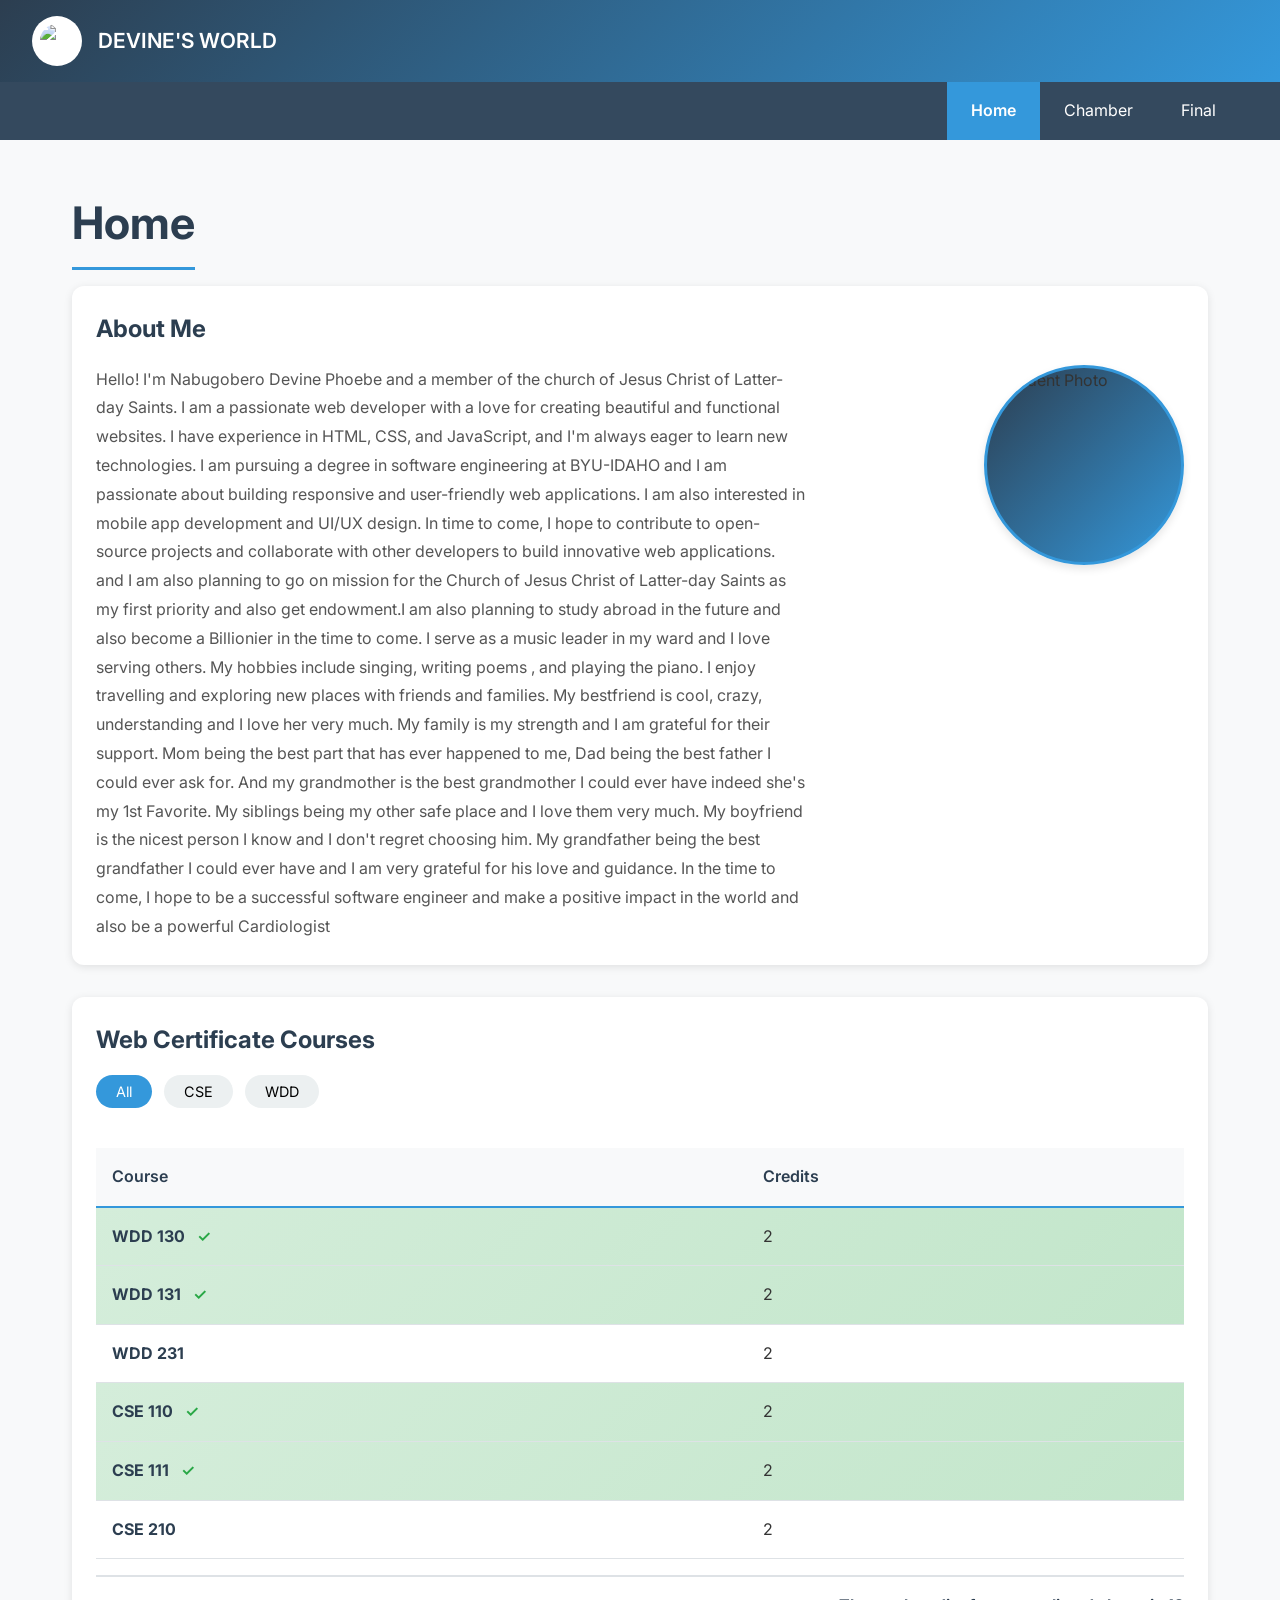
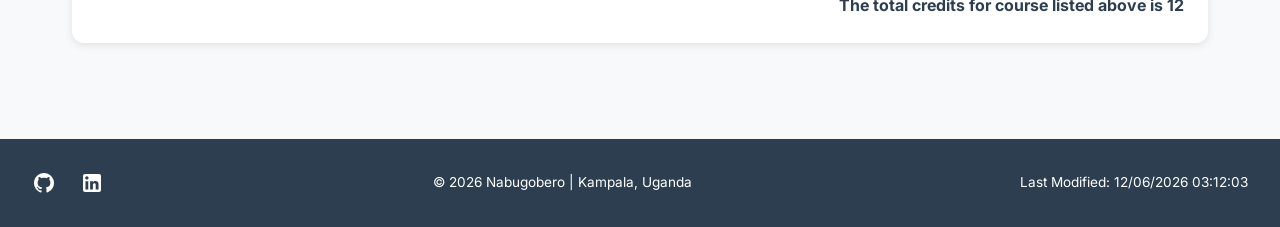
==== index.html @ c131f131 "DEVINE" ====
<!DOCTYPE html>
<html lang="en">
<head>
    <meta charset="UTF-8">
    <meta name="viewport" content="width=device-width, initial-scale=1.0">
    <meta name="description" content="WDD 231 - Web Frontend Development I course home page">
    <meta name="author" content="Nabugobero Devine Phoebe">
    <title>WDD 231 | Course Home Page</title>
    
    <!-- Google Fonts -->
    <link href="https://fonts.googleapis.com/css2?family=Inter:wght@300;400;500;600;700&display=swap" rel="stylesheet">
    
    <!-- CSS Files -->
    <link rel="stylesheet" href="styles/small.css">
    <link rel="stylesheet" href="styles/large.css">
    
    <!-- JavaScript Files -->
    <script src="scripts/navigation.js" defer></script>
    <script src="scripts/dates.js" defer></script>
    <script src="scripts/courses.js" defer></script>
</head>
<body>
    <header>
        <div class="logo-container">
            <img src="images/logo.svg" alt="Logo" class="logo">
            <span class="site-name">DEVINE'S WORLD</span>
        </div>
        <button class="hamburger" id="hamburger" aria-label="Toggle navigation">☰</button>
    </header>

    <nav class="nav-menu" id="nav-menu">
        <ul>
            <li><a href="index.html" class="active">Home</a></li>
            <li><a href="#">Chamber</a></li>
            <li><a href="#">Final</a></li>
        </ul>
    </nav>

    <main>
        <h1>Home</h1>

        <!-- About Me Section -->
        <section class="about-section">
            <h2>About Me</h2>
            <div class="about-content">
                <div class="about-text">
                    <p>Hello! I'm Nabugobero Devine Phoebe and a member of the church of Jesus Christ of Latter-day Saints.
I am a passionate web developer with a love for creating beautiful and functional websites. I have experience in HTML, CSS, and JavaScript, and I'm always eager to learn new technologies.
I am pursuing a degree in software engineering at BYU-IDAHO and I am passionate about building responsive and user-friendly web applications.
I am also interested in mobile app development and UI/UX design.
In time to come, I hope to contribute to open-source projects and collaborate with other developers to build innovative web applications.
and I am also planning to go on mission for the Church of Jesus Christ of Latter-day Saints as my first priority and also get
endowment.I am also planning to study abroad in the future and also become a Billionier in the time to come.
I serve as a music leader in my ward and I love serving others.
My hobbies include singing, writing poems , and playing the piano.
I enjoy travelling and exploring new places with friends and families.
My bestfriend is cool, crazy, understanding and I love her very much.
My family is my strength and I am grateful for their support.
Mom being the best part that has ever happened to me, Dad being the best father I could ever ask for.
And my grandmother is the best grandmother I could ever have indeed she's my 1st Favorite.
My siblings being my other safe place and I love them very much.
My boyfriend is the nicest person I know and I don't regret choosing him.
My grandfather being the best grandfather I could ever have and I am very grateful for his love and guidance.
In the time to come, I hope to be a successful software engineer and make a positive impact in the world and also be 
a powerful Cardiologist</p>
                </div>
                <div class="student-photo-container">
                    <img src="https://placehold.co/150x150/3498db/white?text=Student" alt="Student Photo" class="student-photo">
                </div>
            </div>
        </section>

        <!-- Web Certificate Courses Section -->
        <section class="courses-section">
            <h2>Web Certificate Courses</h2>
            
            <div class="filter-buttons">
                <button class="filter-btn active" data-filter="all">All</button>
                <button class="filter-btn" data-filter="CSE">CSE</button>
                <button class="filter-btn" data-filter="WDD">WDD</button>
            </div>

            <div class="courses-table-container">
                <table class="courses-table">
                    <thead>
                        <tr>
                            <th>Course</th>
                            <th>Credits</th>
                        </tr>
                    </thead>
                    <tbody id="courses-table-body">
                        <!-- Course rows will be inserted here dynamically -->
                    </tbody>
                </table>
            </div>

            <div class="total-credits" id="total-credits">
                The total credits for course listed above is 0
            </div>
        </section>
    </main>

    <footer>
        <div class="social-links">
            <a href="https://github.com/devinephoebe433-eng" target="_blank" aria-label="GitHub">
                <svg width="24" height="24" viewBox="0 0 24 24" fill="currentColor">
                    <path d="M12 2C6.48 2 2 6.48 2 12c0 4.42 2.87 8.17 6.84 9.49.5.09.68-.21.68-.48 0-.24-.01-.88-.01-1.73-2.78.6-3.37-1.34-3.37-1.34-.46-1.16-1.11-1.47-1.11-1.47-.91-.62.07-.61.07-.61 1 .07 1.53 1.03 1.53 1.03.89 1.52 2.34 1.08 2.91.83.09-.65.35-1.09.63-1.34-2.22-.25-4.55-1.11-4.55-4.94 0-1.09.39-1.98 1.03-2.68-.1-.25-.45-1.27.1-2.64 0 0 .84-.27 2.75 1.02.8-.22 1.65-.33 2.5-.33.85 0 1.7.11 2.5.33 1.91-1.29 2.75-1.02 2.75-1.02.55 1.37.2 2.39.1 2.64.64.7 1.03 1.59 1.03 2.68 0 3.84-2.34 4.69-4.57 4.94.36.31.68.92.68 1.85 0 1.34-.01 2.42-.01 2.75 0 .27.18.58.69.48C19.13 20.17 22 16.42 22 12c0-5.52-4.48-10-10-10z"/>
                </svg>
            </a>
            <a href="https://linkedin.com/in/phoebe-devine-5250a5366" target="_blank" aria-label="LinkedIn">
                <svg width="24" height="24" viewBox="0 0 24 24" fill="currentColor">
                    <path d="M19 3a2 2 0 0 1 2 2v14a2 2 0 0 1-2 2H5a2 2 0 0 1-2-2V5a2 2 0 0 1 2-2h14m-.5 15.5v-5.3a3.26 3.26 0 0 0-3.26-3.26c-.85 0-1.84.52-2.32 1.3v-1.11h-2.79v8.37h2.79v-4.93c0-.77.62-1.4 1.39-1.4a1.4 1.4 0 0 1 1.4 1.4v4.93h2.79M6.88 8.56a1.68 1.68 0 0 0 1.68-1.68c0-.93-.75-1.69-1.68-1.69a1.69 1.69 0 0 0-1.69 1.69c0 .93.76 1.68 1.69 1.68m1.39 9.94v-8.37H5.5v8.37h2.77z"/>
                </svg>
            </a>
        </div>
        <div class="copyright-info">
            <p>&copy; <span id="current-year"></span> Nabugobero | Kampala, Uganda</p>
        </div>
        <div class="last-modified">
            <p>Last Modified: <span id="lastModified"></span></p>
        </div>
    </footer>
</body>
</html>
---- styles/small.css ----
/* Base Styles */
* {
    margin: 0;
    padding: 0;
    box-sizing: border-box;
}

body {
    font-family: 'Inter', sans-serif;
    line-height: 1.6;
    color: #333;
    background-color: #f8f9fa;
}

/* Header Styles */
header {
    background: linear-gradient(135deg, #2c3e50, #3498db);
    color: white;
    padding: 1rem;
    display: flex;
    justify-content: space-between;
    align-items: center;
    flex-wrap: wrap;
    position: sticky;
    top: 0;
    z-index: 100;
}

.logo-container {
    display: flex;
    align-items: center;
    gap: 1rem;
}

.logo {
    width: 50px;
    height: 50px;
    background-color: white;
    border-radius: 50%;
    padding: 8px;
}

.site-name {
    font-size: 1.3rem;
    font-weight: 600;
}

.hamburger {
    background: none;
    border: none;
    color: white;
    font-size: 2rem;
    cursor: pointer;
    transition: transform 0.3s ease;
}

.hamburger:hover {
    transform: scale(1.1);
}

/* Navigation Styles */
.nav-menu {
    background-color: #34495e;
    max-height: 0;
    overflow: hidden;
    transition: max-height 0.3s ease;
}

.nav-menu.open {
    max-height: 300px;
}

.nav-menu ul {
    list-style: none;
    padding: 0;
}

.nav-menu li {
    border-bottom: 1px solid #3d5a73;
}

.nav-menu a {
    display: block;
    padding: 1rem;
    color: white;
    text-decoration: none;
    transition: background-color 0.3s ease, padding-left 0.3s ease;
}

.nav-menu a:hover {
    background-color: #2c3e50;
    padding-left: 1.5rem;
}

.nav-menu a.active {
    background-color: #3498db;
    font-weight: 600;
}

/* Main Content */
main {
    max-width: 1200px;
    margin: 0 auto;
    padding: 1rem;
}

h1 {
    font-size: 2rem;
    color: #2c3e50;
    margin: 1rem 0;
    padding-bottom: 0.5rem;
    border-bottom: 3px solid #3498db;
    display: inline-block;
}

h2 {
    color: #2c3e50;
    margin-bottom: 1rem;
    font-size: 1.5rem;
}

/* About Section - Screenshot Layout */
.about-section {
    background: white;
    border-radius: 12px;
    padding: 1.5rem;
    margin-bottom: 2rem;
    box-shadow: 0 2px 8px rgba(0,0,0,0.1);
}

.about-content {
    display: flex;
    flex-direction: column;
    gap: 1.5rem;
}

.about-text {
    flex: 2;
    line-height: 1.8;
    color: #555;
}

.student-photo-container {
    flex: 1;
    display: flex;
    justify-content: center;
    align-items: flex-start;
}

.student-photo {
    width: 150px;
    height: 150px;
    border-radius: 50%;
    object-fit: cover;
    background: linear-gradient(135deg, #2c3e50, #3498db);
    border: 3px solid #3498db;
    box-shadow: 0 4px 8px rgba(0,0,0,0.1);
}

/* Courses Section */
.courses-section {
    background: white;
    border-radius: 12px;
    padding: 1.5rem;
    margin-bottom: 2rem;
    box-shadow: 0 2px 8px rgba(0,0,0,0.1);
}

/* Filter Buttons */
.filter-buttons {
    display: flex;
    gap: 0.75rem;
    margin-bottom: 1.5rem;
    flex-wrap: wrap;
}

.filter-btn {
    background-color: #ecf0f1;
    border: none;
    padding: 0.5rem 1.25rem;
    border-radius: 25px;
    cursor: pointer;
    font-family: 'Inter', sans-serif;
    font-size: 0.9rem;
    transition: all 0.3s ease;
}

.filter-btn:hover {
    background-color: #bdc3c7;
    transform: translateY(-2px);
}

.filter-btn.active {
    background-color: #3498db;
    color: white;
}

/* Courses Table */
.courses-table-container {
    overflow-x: auto;
}

.courses-table {
    width: 100%;
    border-collapse: collapse;
    margin: 1rem 0;
}

.courses-table th,
.courses-table td {
    padding: 0.75rem;
    text-align: left;
    border-bottom: 1px solid #dee2e6;
}

.courses-table th {
    background-color: #f8f9fa;
    font-weight: 600;
    color: #2c3e50;
    border-bottom: 2px solid #3498db;
}

.courses-table tr {
    transition: background-color 0.2s ease;
}

.courses-table tr:hover {
    background-color: #f8f9fa;
}

.courses-table tr.completed {
    background: linear-gradient(135deg, #d4edda, #c3e6cb);
}

.course-code {
    font-weight: 700;
    color: #2c3e50;
}

.course-status {
    color: #28a745;
    font-weight: 600;
    margin-left: 0.5rem;
}

/* Total Credits */
.total-credits {
    text-align: right;
    font-weight: 700;
    font-size: 1rem;
    padding-top: 1rem;
    border-top: 2px solid #dee2e6;
    color: #2c3e50;
}

/* Footer */
footer {
    background-color: #2c3e50;
    color: white;
    text-align: center;
    padding: 2rem 1rem;
    margin-top: 2rem;
}

.social-links {
    display: flex;
    justify-content: center;
    gap: 1.5rem;
    margin-bottom: 1rem;
}

.social-links a {
    color: white;
    transition: transform 0.3s ease, color 0.3s ease;
    display: inline-flex;
    align-items: center;
}

.social-links a:hover {
    transform: scale(1.1);
    color: #3498db;
}

.copyright-info, .last-modified {
    margin-top: 0.5rem;
    font-size: 0.85rem;
}
---- styles/large.css ----
/* Large Screen Styles - 768px and up */
@media screen and (min-width: 768px) {
    /* Header adjustments */
    header {
        padding: 1rem 2rem;
    }

    .hamburger {
        display: none;
    }

    /* Horizontal Navigation */
    .nav-menu {
        max-height: none !important;
        background-color: #34495e;
    }

    .nav-menu ul {
        display: flex;
        justify-content: flex-end;
        max-width: 1200px;
        margin: 0 auto;
        padding: 0;
    }

    .nav-menu li {
        border-bottom: none;
    }

    .nav-menu a {
        padding: 1rem 1.5rem;
    }

    .nav-menu a:hover {
        padding-left: 1.5rem;
        background-color: #2c3e50;
    }

    /* Main content */
    main {
        padding: 2rem;
    }

    h1 {
        font-size: 2.5rem;
    }

    /* About Content - Side by Side Layout */
    .about-content {
        flex-direction: row;
        align-items: flex-start;
    }

    .about-text {
        flex: 2;
    }

    .student-photo-container {
        flex: 1;
        justify-content: flex-end;
    }

    .student-photo {
        width: 180px;
        height: 180px;
    }

    /* Course table */
    .courses-table th,
    .courses-table td {
        padding: 1rem;
    }

    /* Footer */
    footer {
        display: flex;
        justify-content: space-between;
        align-items: center;
        text-align: left;
        padding: 2rem;
    }

    .social-links {
        margin-bottom: 0;
    }

    .copyright-info, .last-modified {
        margin-top: 0;
    }
}

/* Large Desktop - 1024px and up */
@media screen and (min-width: 1024px) {
    main {
        padding: 2rem;
    }

    h1 {
        font-size: 2.8rem;
    }
    
    .student-photo {
        width: 200px;
        height: 200px;
    }
}
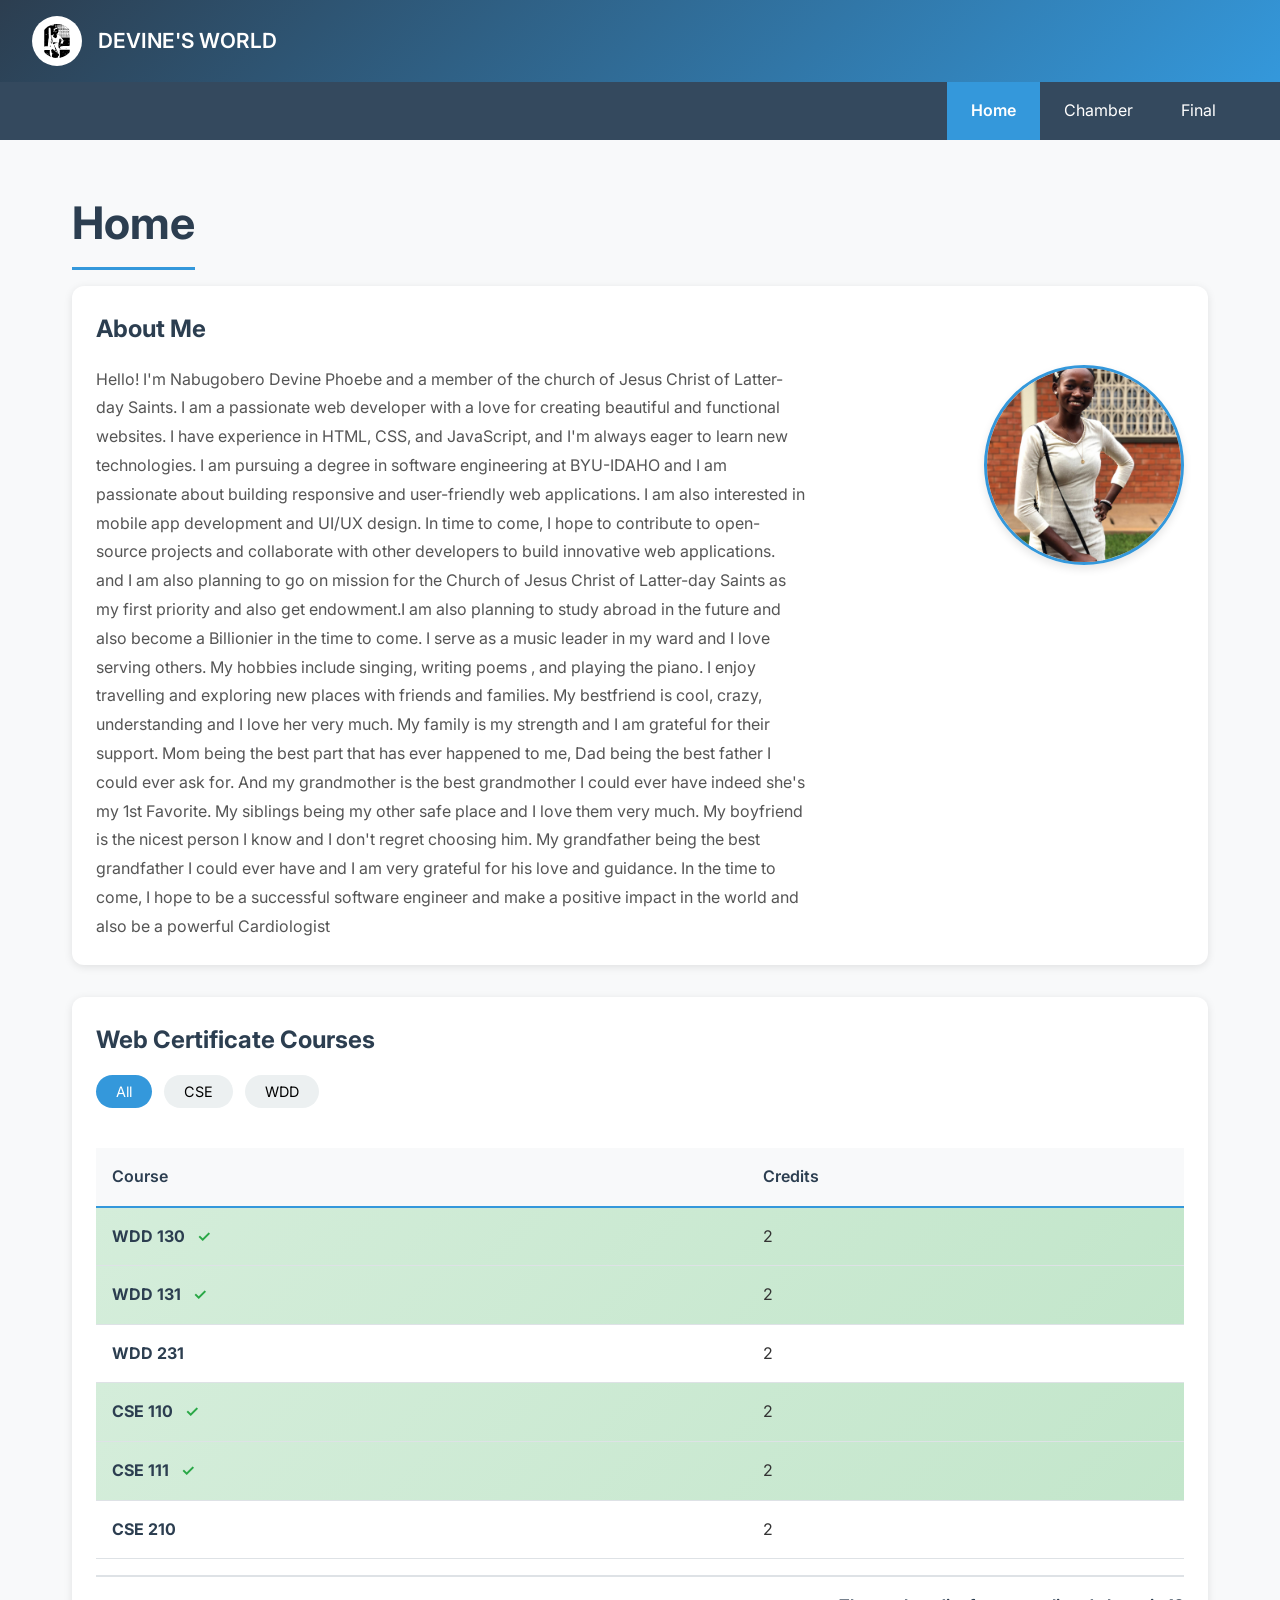
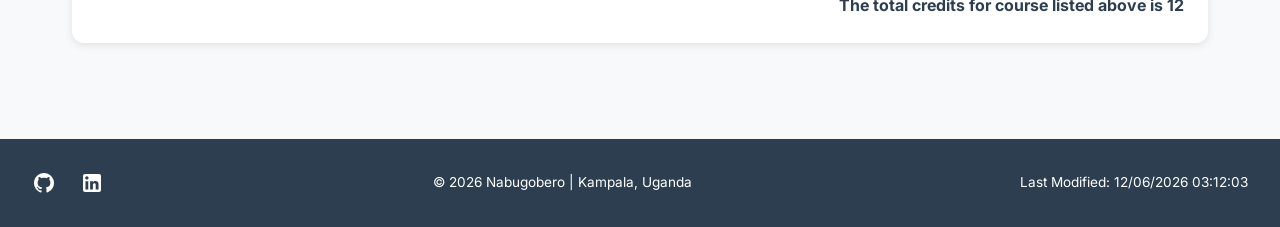
==== commit 9268c1de: "devine" ====
--- a/index.html
+++ b/index.html
@@ -22,7 +22,7 @@
 <body>
     <header>
         <div class="logo-container">
-            <img src="images/logo.svg" alt="Logo" class="logo">
+            <img src="images/devine.svg" alt="Logo" class="logo">
             <span class="site-name">DEVINE'S WORLD</span>
         </div>
         <button class="hamburger" id="hamburger" aria-label="Toggle navigation">☰</button>
@@ -65,7 +65,7 @@
 a powerful Cardiologist</p>
                 </div>
                 <div class="student-photo-container">
-                    <img src="https://placehold.co/150x150/3498db/white?text=Student" alt="Student Photo" class="student-photo">
+                    <img src="images/devine.jpg" alt="Student Photo" class="student-photo">
                 </div>
             </div>
         </section>
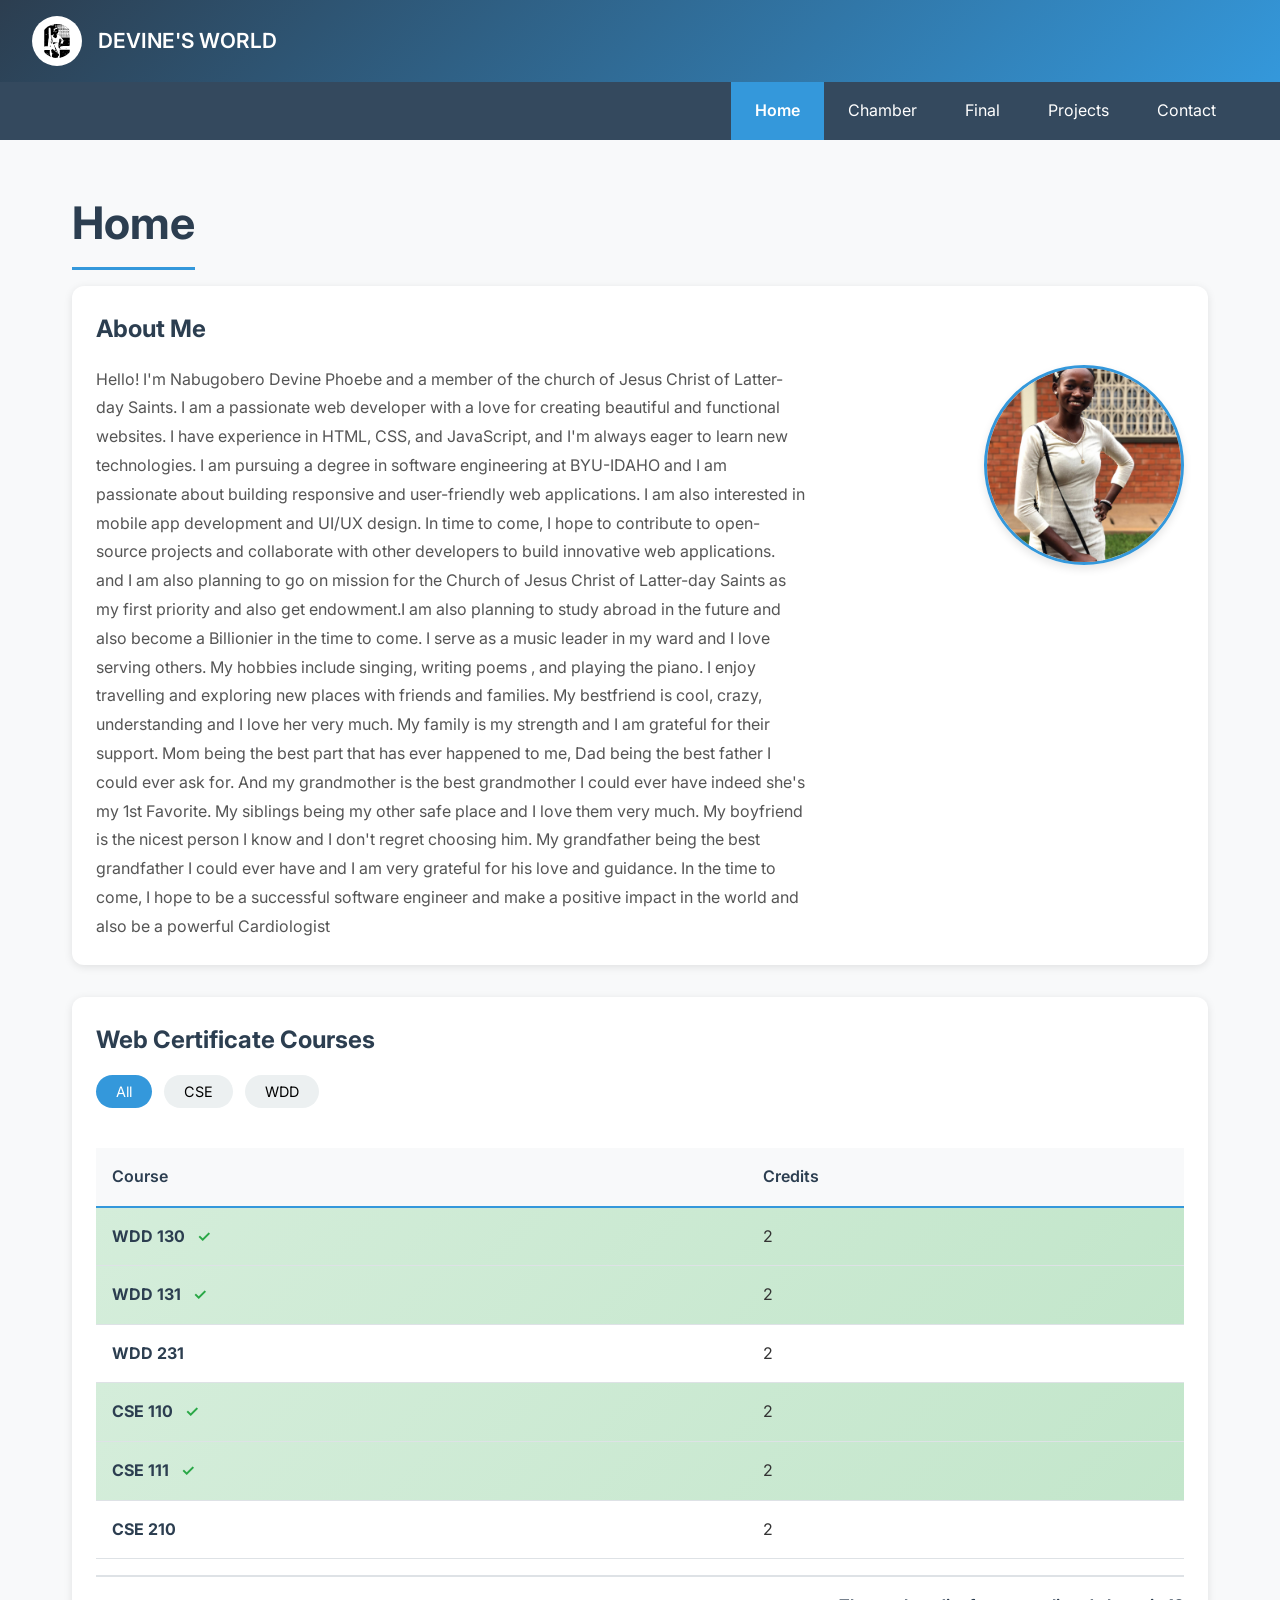
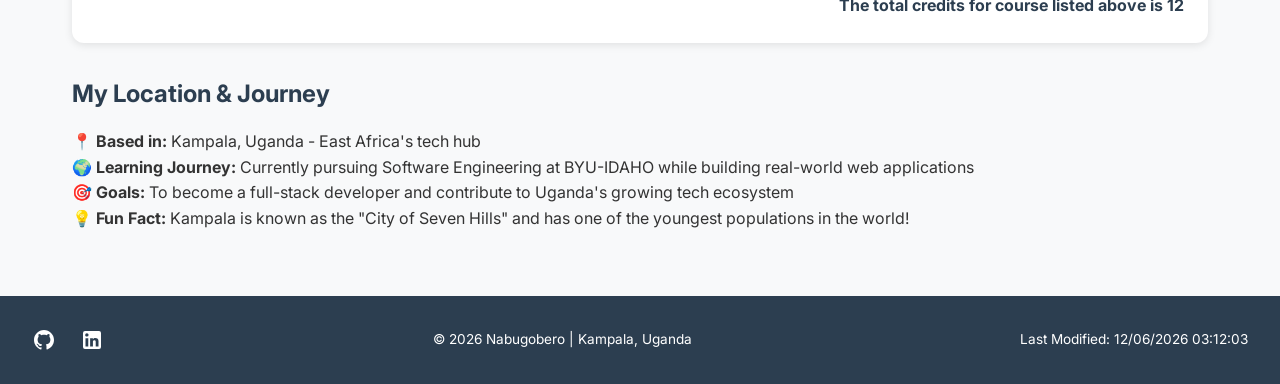
==== commit 9d8c9bbc: "devine" ====
--- a/index.html
+++ b/index.html
@@ -3,13 +3,14 @@
 <head>
     <meta charset="UTF-8">
     <meta name="viewport" content="width=device-width, initial-scale=1.0">
-    <meta name="description" content="WDD 231 - Web Frontend Development I course home page">
+    <meta name="description" content="WDD 231 - Web Frontend Development I course home page featuring student portfolio and web development certificates">
     <meta name="author" content="Nabugobero Devine Phoebe">
     <title>WDD 231 | Course Home Page</title>
-    
-    <!-- Google Fonts -->
+
+    <!-- Google Fonts with required preconnect links -->
+    <link rel="preconnect" href="https://fonts.googleapis.com">
+    <link rel="preconnect" href="https://fonts.gstatic.com" crossorigin>
     <link href="https://fonts.googleapis.com/css2?family=Inter:wght@300;400;500;600;700&display=swap" rel="stylesheet">
-    
     <!-- CSS Files -->
     <link rel="stylesheet" href="styles/small.css">
     <link rel="stylesheet" href="styles/large.css">
@@ -22,7 +23,7 @@
 <body>
     <header>
         <div class="logo-container">
-            <img src="images/devine.svg" alt="Logo" class="logo">
+            <img src="images/devine.svg" alt="Devine's World brand logo - abstract diamond design" class="logo">
             <span class="site-name">DEVINE'S WORLD</span>
         </div>
         <button class="hamburger" id="hamburger" aria-label="Toggle navigation">☰</button>
@@ -33,6 +34,8 @@
             <li><a href="index.html" class="active">Home</a></li>
             <li><a href="#">Chamber</a></li>
             <li><a href="#">Final</a></li>
+            <li><a href="#">Projects</a></li>
+            <li><a href="#">Contact</a></li>
         </ul>
     </nav>
 
@@ -65,7 +68,7 @@
 a powerful Cardiologist</p>
                 </div>
                 <div class="student-photo-container">
-                    <img src="images/devine.jpg" alt="Student Photo" class="student-photo">
+                    <img src="images/devine.jpg" alt="Portrait of Nabugobero Devine Phoebe, web development student at BYU-IDAHO" class="student-photo">
                 </div>
             </div>
         </section>
@@ -98,6 +101,17 @@
                 The total credits for course listed above is 0
             </div>
         </section>
+
+        <!-- Location Section - Third required section -->
+        <section class="location-section">
+            <h2>My Location & Journey</h2>
+            <div class="location-content">
+                <p>📍 <strong>Based in:</strong> Kampala, Uganda - East Africa's tech hub</p>
+                <p>🌍 <strong>Learning Journey:</strong> Currently pursuing Software Engineering at BYU-IDAHO while building real-world web applications</p>
+                <p>🎯 <strong>Goals:</strong> To become a full-stack developer and contribute to Uganda's growing tech ecosystem</p>
+                <p>💡 <strong>Fun Fact:</strong> Kampala is known as the "City of Seven Hills" and has one of the youngest populations in the world!</p>
+            </div>
+        </section>
     </main>
 
     <footer>
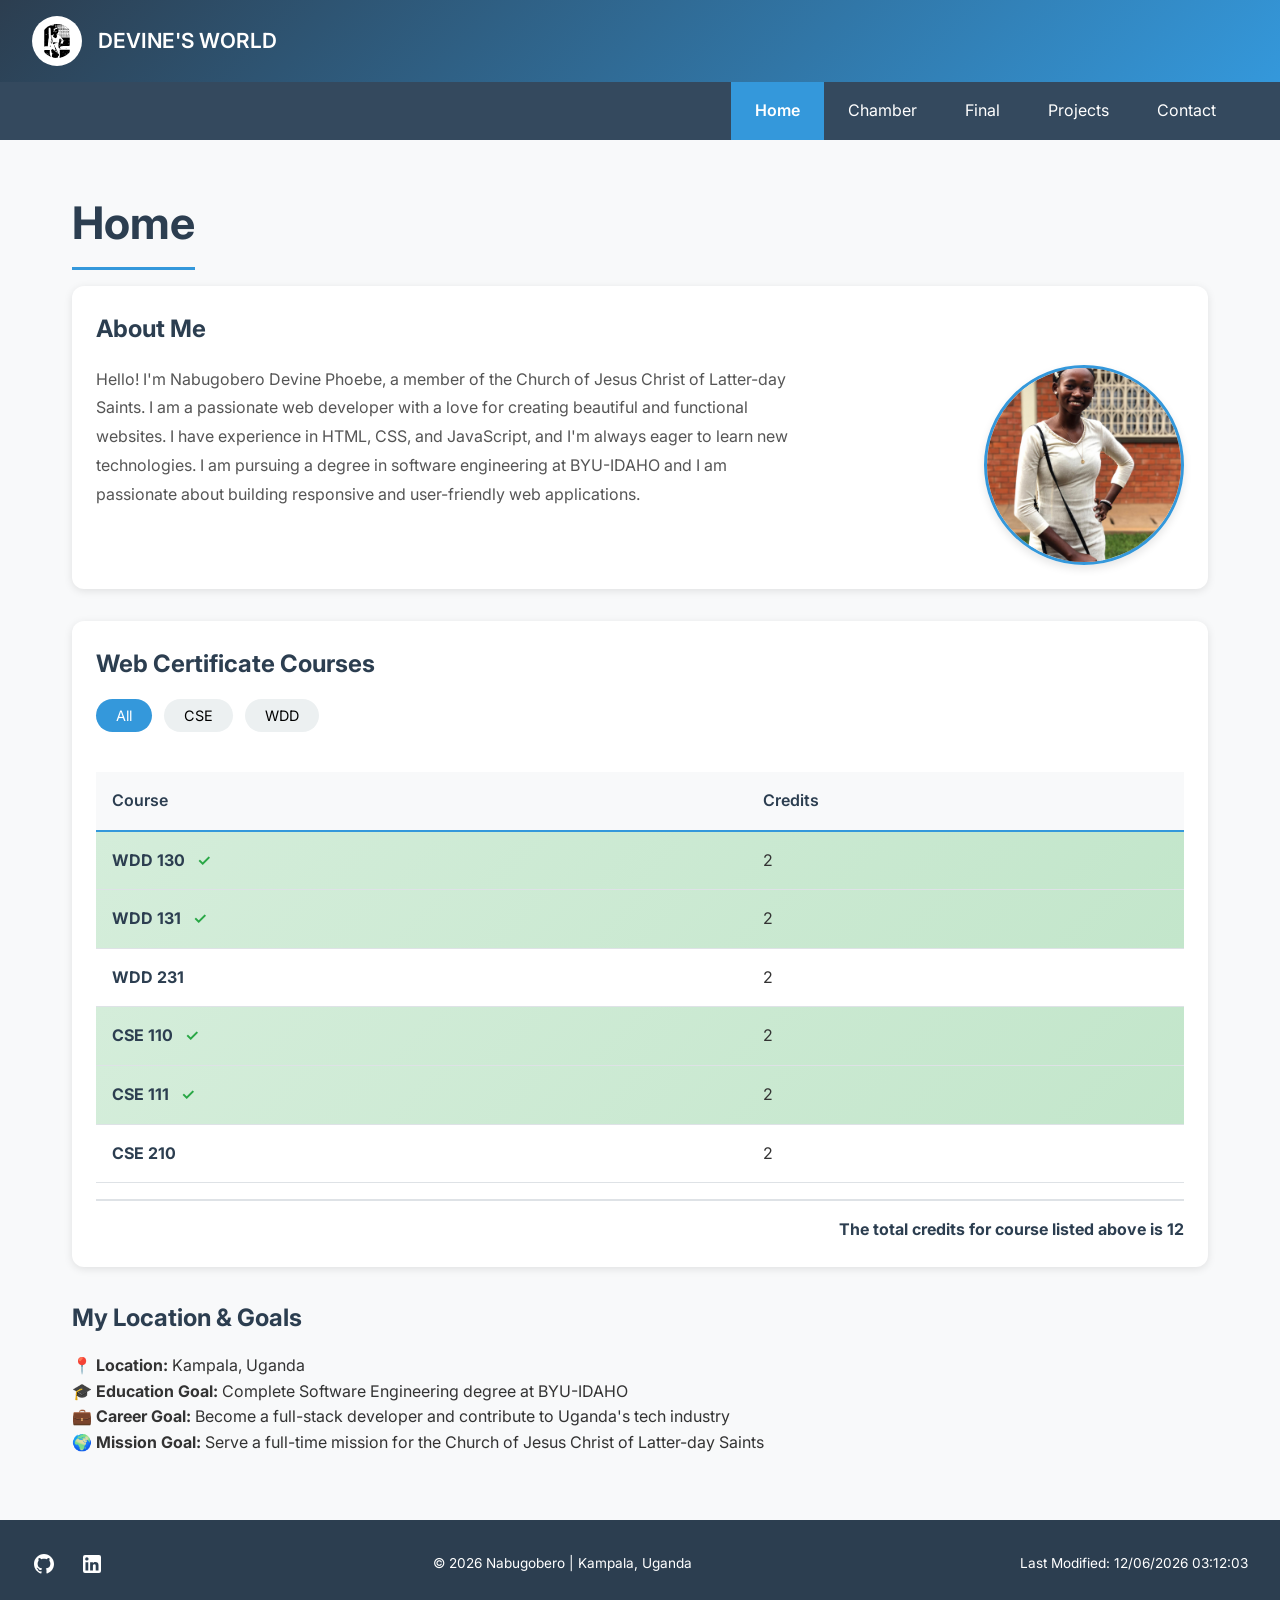
==== commit 12800da8: "devine54" ====
--- a/index.html
+++ b/index.html
@@ -6,11 +6,12 @@
     <meta name="description" content="WDD 231 - Web Frontend Development I course home page featuring student portfolio and web development certificates">
     <meta name="author" content="Nabugobero Devine Phoebe">
     <title>WDD 231 | Course Home Page</title>
-
+    
     <!-- Google Fonts with required preconnect links -->
     <link rel="preconnect" href="https://fonts.googleapis.com">
     <link rel="preconnect" href="https://fonts.gstatic.com" crossorigin>
     <link href="https://fonts.googleapis.com/css2?family=Inter:wght@300;400;500;600;700&display=swap" rel="stylesheet">
+    
     <!-- CSS Files -->
     <link rel="stylesheet" href="styles/small.css">
     <link rel="stylesheet" href="styles/large.css">
@@ -23,7 +24,7 @@
 <body>
     <header>
         <div class="logo-container">
-            <img src="images/devine.svg" alt="Devine's World brand logo - abstract diamond design" class="logo">
+            <img src="images/devine.svg" alt="Devine's World brand logo" class="logo">
             <span class="site-name">DEVINE'S WORLD</span>
         </div>
         <button class="hamburger" id="hamburger" aria-label="Toggle navigation">☰</button>
@@ -42,38 +43,20 @@
     <main>
         <h1>Home</h1>
 
-        <!-- About Me Section -->
+        <!-- SECTION 1: About Me -->
         <section class="about-section">
             <h2>About Me</h2>
             <div class="about-content">
                 <div class="about-text">
-                    <p>Hello! I'm Nabugobero Devine Phoebe and a member of the church of Jesus Christ of Latter-day Saints.
-I am a passionate web developer with a love for creating beautiful and functional websites. I have experience in HTML, CSS, and JavaScript, and I'm always eager to learn new technologies.
-I am pursuing a degree in software engineering at BYU-IDAHO and I am passionate about building responsive and user-friendly web applications.
-I am also interested in mobile app development and UI/UX design.
-In time to come, I hope to contribute to open-source projects and collaborate with other developers to build innovative web applications.
-and I am also planning to go on mission for the Church of Jesus Christ of Latter-day Saints as my first priority and also get
-endowment.I am also planning to study abroad in the future and also become a Billionier in the time to come.
-I serve as a music leader in my ward and I love serving others.
-My hobbies include singing, writing poems , and playing the piano.
-I enjoy travelling and exploring new places with friends and families.
-My bestfriend is cool, crazy, understanding and I love her very much.
-My family is my strength and I am grateful for their support.
-Mom being the best part that has ever happened to me, Dad being the best father I could ever ask for.
-And my grandmother is the best grandmother I could ever have indeed she's my 1st Favorite.
-My siblings being my other safe place and I love them very much.
-My boyfriend is the nicest person I know and I don't regret choosing him.
-My grandfather being the best grandfather I could ever have and I am very grateful for his love and guidance.
-In the time to come, I hope to be a successful software engineer and make a positive impact in the world and also be 
-a powerful Cardiologist</p>
+                    <p>Hello! I'm Nabugobero Devine Phoebe, a member of the Church of Jesus Christ of Latter-day Saints. I am a passionate web developer with a love for creating beautiful and functional websites. I have experience in HTML, CSS, and JavaScript, and I'm always eager to learn new technologies. I am pursuing a degree in software engineering at BYU-IDAHO and I am passionate about building responsive and user-friendly web applications.</p>
                 </div>
                 <div class="student-photo-container">
-                    <img src="images/devine.jpg" alt="Portrait of Nabugobero Devine Phoebe, web development student at BYU-IDAHO" class="student-photo">
+                    <img src="images/devine.jpg" alt="Nabugobero Devine Phoebe, web development student" class="student-photo">
                 </div>
             </div>
         </section>
 
-        <!-- Web Certificate Courses Section -->
+        <!-- SECTION 2: Web Certificate Courses -->
         <section class="courses-section">
             <h2>Web Certificate Courses</h2>
             
@@ -92,24 +75,26 @@
                         </tr>
                     </thead>
                     <tbody id="courses-table-body">
-                        <!-- Course rows will be inserted here dynamically -->
+                        <tr><td>WDD 130</td><td>2</td></tr>
+                        <tr><td>WDD 131</td><td>2</td></tr>
+                        <tr><td>WDD 231</td><td>2</td></tr>
                     </tbody>
                 </table>
             </div>
 
             <div class="total-credits" id="total-credits">
-                The total credits for course listed above is 0
+                The total credits for course listed above is 6
             </div>
         </section>
 
-        <!-- Location Section - Third required section -->
+        <!-- SECTION 3: My Location & Goals (THIRD SECTION ADDED) -->
         <section class="location-section">
-            <h2>My Location & Journey</h2>
+            <h2>My Location & Goals</h2>
             <div class="location-content">
-                <p>📍 <strong>Based in:</strong> Kampala, Uganda - East Africa's tech hub</p>
-                <p>🌍 <strong>Learning Journey:</strong> Currently pursuing Software Engineering at BYU-IDAHO while building real-world web applications</p>
-                <p>🎯 <strong>Goals:</strong> To become a full-stack developer and contribute to Uganda's growing tech ecosystem</p>
-                <p>💡 <strong>Fun Fact:</strong> Kampala is known as the "City of Seven Hills" and has one of the youngest populations in the world!</p>
+                <p><strong>📍 Location:</strong> Kampala, Uganda</p>
+                <p><strong>🎓 Education Goal:</strong> Complete Software Engineering degree at BYU-IDAHO</p>
+                <p><strong>💼 Career Goal:</strong> Become a full-stack developer and contribute to Uganda's tech industry</p>
+                <p><strong>🌍 Mission Goal:</strong> Serve a full-time mission for the Church of Jesus Christ of Latter-day Saints</p>
             </div>
         </section>
     </main>
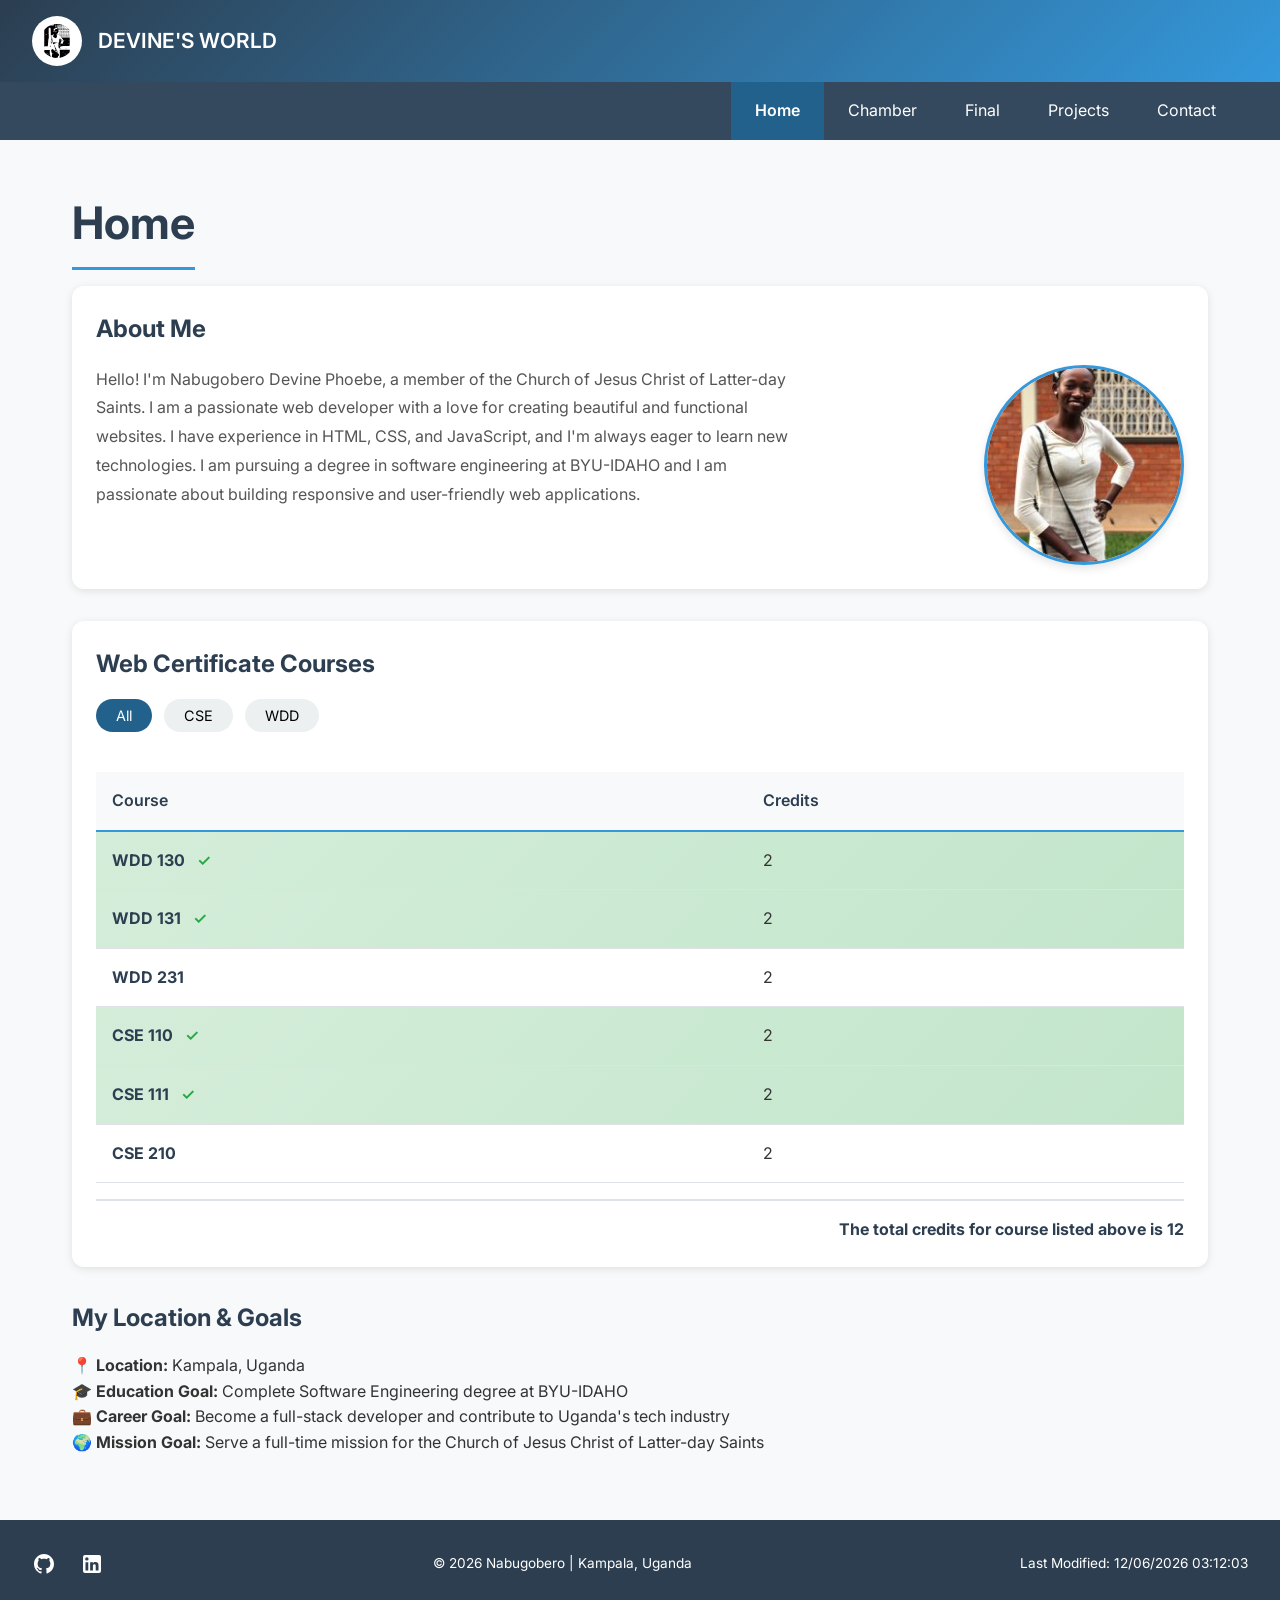
==== commit e235cd8a: "correctinons" ====
--- a/index.html
+++ b/index.html
@@ -1,26 +1,29 @@
 <!DOCTYPE html>
 <html lang="en">
+
 <head>
     <meta charset="UTF-8">
     <meta name="viewport" content="width=device-width, initial-scale=1.0">
-    <meta name="description" content="WDD 231 - Web Frontend Development I course home page featuring student portfolio and web development certificates">
+    <meta name="description"
+        content="WDD 231 - Web Frontend Development I course home page featuring student portfolio and web development certificates">
     <meta name="author" content="Nabugobero Devine Phoebe">
     <title>WDD 231 | Course Home Page</title>
-    
+
     <!-- Google Fonts with required preconnect links -->
     <link rel="preconnect" href="https://fonts.googleapis.com">
     <link rel="preconnect" href="https://fonts.gstatic.com" crossorigin>
     <link href="https://fonts.googleapis.com/css2?family=Inter:wght@300;400;500;600;700&display=swap" rel="stylesheet">
-    
+
     <!-- CSS Files -->
     <link rel="stylesheet" href="styles/small.css">
     <link rel="stylesheet" href="styles/large.css">
-    
+
     <!-- JavaScript Files -->
     <script src="scripts/navigation.js" defer></script>
     <script src="scripts/dates.js" defer></script>
     <script src="scripts/courses.js" defer></script>
 </head>
+
 <body>
     <header>
         <div class="logo-container">
@@ -48,10 +51,15 @@
             <h2>About Me</h2>
             <div class="about-content">
                 <div class="about-text">
-                    <p>Hello! I'm Nabugobero Devine Phoebe, a member of the Church of Jesus Christ of Latter-day Saints. I am a passionate web developer with a love for creating beautiful and functional websites. I have experience in HTML, CSS, and JavaScript, and I'm always eager to learn new technologies. I am pursuing a degree in software engineering at BYU-IDAHO and I am passionate about building responsive and user-friendly web applications.</p>
+                    <p>Hello! I'm Nabugobero Devine Phoebe, a member of the Church of Jesus Christ of Latter-day Saints.
+                        I am a passionate web developer with a love for creating beautiful and functional websites. I
+                        have experience in HTML, CSS, and JavaScript, and I'm always eager to learn new technologies. I
+                        am pursuing a degree in software engineering at BYU-IDAHO and I am passionate about building
+                        responsive and user-friendly web applications.</p>
                 </div>
                 <div class="student-photo-container">
-                    <img src="images/devine.jpg" alt="Nabugobero Devine Phoebe, web development student" class="student-photo">
+                    <img src="images/devine.jpg" alt="Nabugobero Devine Phoebe, web development student"
+                        class="student-photo">
                 </div>
             </div>
         </section>
@@ -59,7 +67,7 @@
         <!-- SECTION 2: Web Certificate Courses -->
         <section class="courses-section">
             <h2>Web Certificate Courses</h2>
-            
+
             <div class="filter-buttons">
                 <button class="filter-btn active" data-filter="all">All</button>
                 <button class="filter-btn" data-filter="CSE">CSE</button>
@@ -75,9 +83,18 @@
                         </tr>
                     </thead>
                     <tbody id="courses-table-body">
-                        <tr><td>WDD 130</td><td>2</td></tr>
-                        <tr><td>WDD 131</td><td>2</td></tr>
-                        <tr><td>WDD 231</td><td>2</td></tr>
+                        <tr>
+                            <td>WDD 130</td>
+                            <td>2</td>
+                        </tr>
+                        <tr>
+                            <td>WDD 131</td>
+                            <td>2</td>
+                        </tr>
+                        <tr>
+                            <td>WDD 231</td>
+                            <td>2</td>
+                        </tr>
                     </tbody>
                 </table>
             </div>
@@ -93,8 +110,10 @@
             <div class="location-content">
                 <p><strong>📍 Location:</strong> Kampala, Uganda</p>
                 <p><strong>🎓 Education Goal:</strong> Complete Software Engineering degree at BYU-IDAHO</p>
-                <p><strong>💼 Career Goal:</strong> Become a full-stack developer and contribute to Uganda's tech industry</p>
-                <p><strong>🌍 Mission Goal:</strong> Serve a full-time mission for the Church of Jesus Christ of Latter-day Saints</p>
+                <p><strong>💼 Career Goal:</strong> Become a full-stack developer and contribute to Uganda's tech
+                    industry</p>
+                <p><strong>🌍 Mission Goal:</strong> Serve a full-time mission for the Church of Jesus Christ of
+                    Latter-day Saints</p>
             </div>
         </section>
     </main>
@@ -103,12 +122,14 @@
         <div class="social-links">
             <a href="https://github.com/devinephoebe433-eng" target="_blank" aria-label="GitHub">
                 <svg width="24" height="24" viewBox="0 0 24 24" fill="currentColor">
-                    <path d="M12 2C6.48 2 2 6.48 2 12c0 4.42 2.87 8.17 6.84 9.49.5.09.68-.21.68-.48 0-.24-.01-.88-.01-1.73-2.78.6-3.37-1.34-3.37-1.34-.46-1.16-1.11-1.47-1.11-1.47-.91-.62.07-.61.07-.61 1 .07 1.53 1.03 1.53 1.03.89 1.52 2.34 1.08 2.91.83.09-.65.35-1.09.63-1.34-2.22-.25-4.55-1.11-4.55-4.94 0-1.09.39-1.98 1.03-2.68-.1-.25-.45-1.27.1-2.64 0 0 .84-.27 2.75 1.02.8-.22 1.65-.33 2.5-.33.85 0 1.7.11 2.5.33 1.91-1.29 2.75-1.02 2.75-1.02.55 1.37.2 2.39.1 2.64.64.7 1.03 1.59 1.03 2.68 0 3.84-2.34 4.69-4.57 4.94.36.31.68.92.68 1.85 0 1.34-.01 2.42-.01 2.75 0 .27.18.58.69.48C19.13 20.17 22 16.42 22 12c0-5.52-4.48-10-10-10z"/>
+                    <path
+                        d="M12 2C6.48 2 2 6.48 2 12c0 4.42 2.87 8.17 6.84 9.49.5.09.68-.21.68-.48 0-.24-.01-.88-.01-1.73-2.78.6-3.37-1.34-3.37-1.34-.46-1.16-1.11-1.47-1.11-1.47-.91-.62.07-.61.07-.61 1 .07 1.53 1.03 1.53 1.03.89 1.52 2.34 1.08 2.91.83.09-.65.35-1.09.63-1.34-2.22-.25-4.55-1.11-4.55-4.94 0-1.09.39-1.98 1.03-2.68-.1-.25-.45-1.27.1-2.64 0 0 .84-.27 2.75 1.02.8-.22 1.65-.33 2.5-.33.85 0 1.7.11 2.5.33 1.91-1.29 2.75-1.02 2.75-1.02.55 1.37.2 2.39.1 2.64.64.7 1.03 1.59 1.03 2.68 0 3.84-2.34 4.69-4.57 4.94.36.31.68.92.68 1.85 0 1.34-.01 2.42-.01 2.75 0 .27.18.58.69.48C19.13 20.17 22 16.42 22 12c0-5.52-4.48-10-10-10z" />
                 </svg>
             </a>
             <a href="https://linkedin.com/in/phoebe-devine-5250a5366" target="_blank" aria-label="LinkedIn">
                 <svg width="24" height="24" viewBox="0 0 24 24" fill="currentColor">
-                    <path d="M19 3a2 2 0 0 1 2 2v14a2 2 0 0 1-2 2H5a2 2 0 0 1-2-2V5a2 2 0 0 1 2-2h14m-.5 15.5v-5.3a3.26 3.26 0 0 0-3.26-3.26c-.85 0-1.84.52-2.32 1.3v-1.11h-2.79v8.37h2.79v-4.93c0-.77.62-1.4 1.39-1.4a1.4 1.4 0 0 1 1.4 1.4v4.93h2.79M6.88 8.56a1.68 1.68 0 0 0 1.68-1.68c0-.93-.75-1.69-1.68-1.69a1.69 1.69 0 0 0-1.69 1.69c0 .93.76 1.68 1.69 1.68m1.39 9.94v-8.37H5.5v8.37h2.77z"/>
+                    <path
+                        d="M19 3a2 2 0 0 1 2 2v14a2 2 0 0 1-2 2H5a2 2 0 0 1-2-2V5a2 2 0 0 1 2-2h14m-.5 15.5v-5.3a3.26 3.26 0 0 0-3.26-3.26c-.85 0-1.84.52-2.32 1.3v-1.11h-2.79v8.37h2.79v-4.93c0-.77.62-1.4 1.39-1.4a1.4 1.4 0 0 1 1.4 1.4v4.93h2.79M6.88 8.56a1.68 1.68 0 0 0 1.68-1.68c0-.93-.75-1.69-1.68-1.69a1.69 1.69 0 0 0-1.69 1.69c0 .93.76 1.68 1.69 1.68m1.39 9.94v-8.37H5.5v8.37h2.77z" />
                 </svg>
             </a>
         </div>
@@ -120,4 +141,5 @@
         </div>
     </footer>
 </body>
+
 </html>
--- a/styles/small.css
+++ b/styles/small.css
@@ -93,7 +93,8 @@
 }
 
 .nav-menu a.active {
-    background-color: #3498db;
+    background-color: #21618c;
+    color: white;
     font-weight: 600;
 }
 
@@ -119,13 +120,13 @@
     font-size: 1.5rem;
 }
 
-/* About Section - Screenshot Layout */
+/* About Section */
 .about-section {
     background: white;
     border-radius: 12px;
     padding: 1.5rem;
     margin-bottom: 2rem;
-    box-shadow: 0 2px 8px rgba(0,0,0,0.1);
+    box-shadow: 0 2px 8px rgba(0, 0, 0, 0.1);
 }
 
 .about-content {
@@ -154,7 +155,7 @@
     object-fit: cover;
     background: linear-gradient(135deg, #2c3e50, #3498db);
     border: 3px solid #3498db;
-    box-shadow: 0 4px 8px rgba(0,0,0,0.1);
+    box-shadow: 0 4px 8px rgba(0, 0, 0, 0.1);
 }
 
 /* Courses Section */
@@ -163,7 +164,7 @@
     border-radius: 12px;
     padding: 1.5rem;
     margin-bottom: 2rem;
-    box-shadow: 0 2px 8px rgba(0,0,0,0.1);
+    box-shadow: 0 2px 8px rgba(0, 0, 0, 0.1);
 }
 
 /* Filter Buttons */
@@ -191,7 +192,7 @@
 }
 
 .filter-btn.active {
-    background-color: #3498db;
+    background-color: #21618c;
     color: white;
 }
 
@@ -281,7 +282,8 @@
     color: #3498db;
 }
 
-.copyright-info, .last-modified {
+.copyright-info,
+.last-modified {
     margin-top: 0.5rem;
     font-size: 0.85rem;
 }
--- a/styles/large.css
+++ b/styles/large.css
@@ -1,5 +1,6 @@
 /* Large Screen Styles - 768px and up */
 @media screen and (min-width: 768px) {
+
     /* Header adjustments */
     header {
         padding: 1rem 2rem;
@@ -45,7 +46,7 @@
         font-size: 2.5rem;
     }
 
-    /* About Content - Side by Side Layout */
+    /* About Content */
     .about-content {
         flex-direction: row;
         align-items: flex-start;
@@ -84,13 +85,15 @@
         margin-bottom: 0;
     }
 
-    .copyright-info, .last-modified {
+    .copyright-info,
+    .last-modified {
         margin-top: 0;
     }
 }
 
 /* Large Desktop - 1024px and up */
 @media screen and (min-width: 1024px) {
+
     main {
         padding: 2rem;
     }
@@ -98,7 +101,7 @@
     h1 {
         font-size: 2.8rem;
     }
-    
+
     .student-photo {
         width: 200px;
         height: 200px;
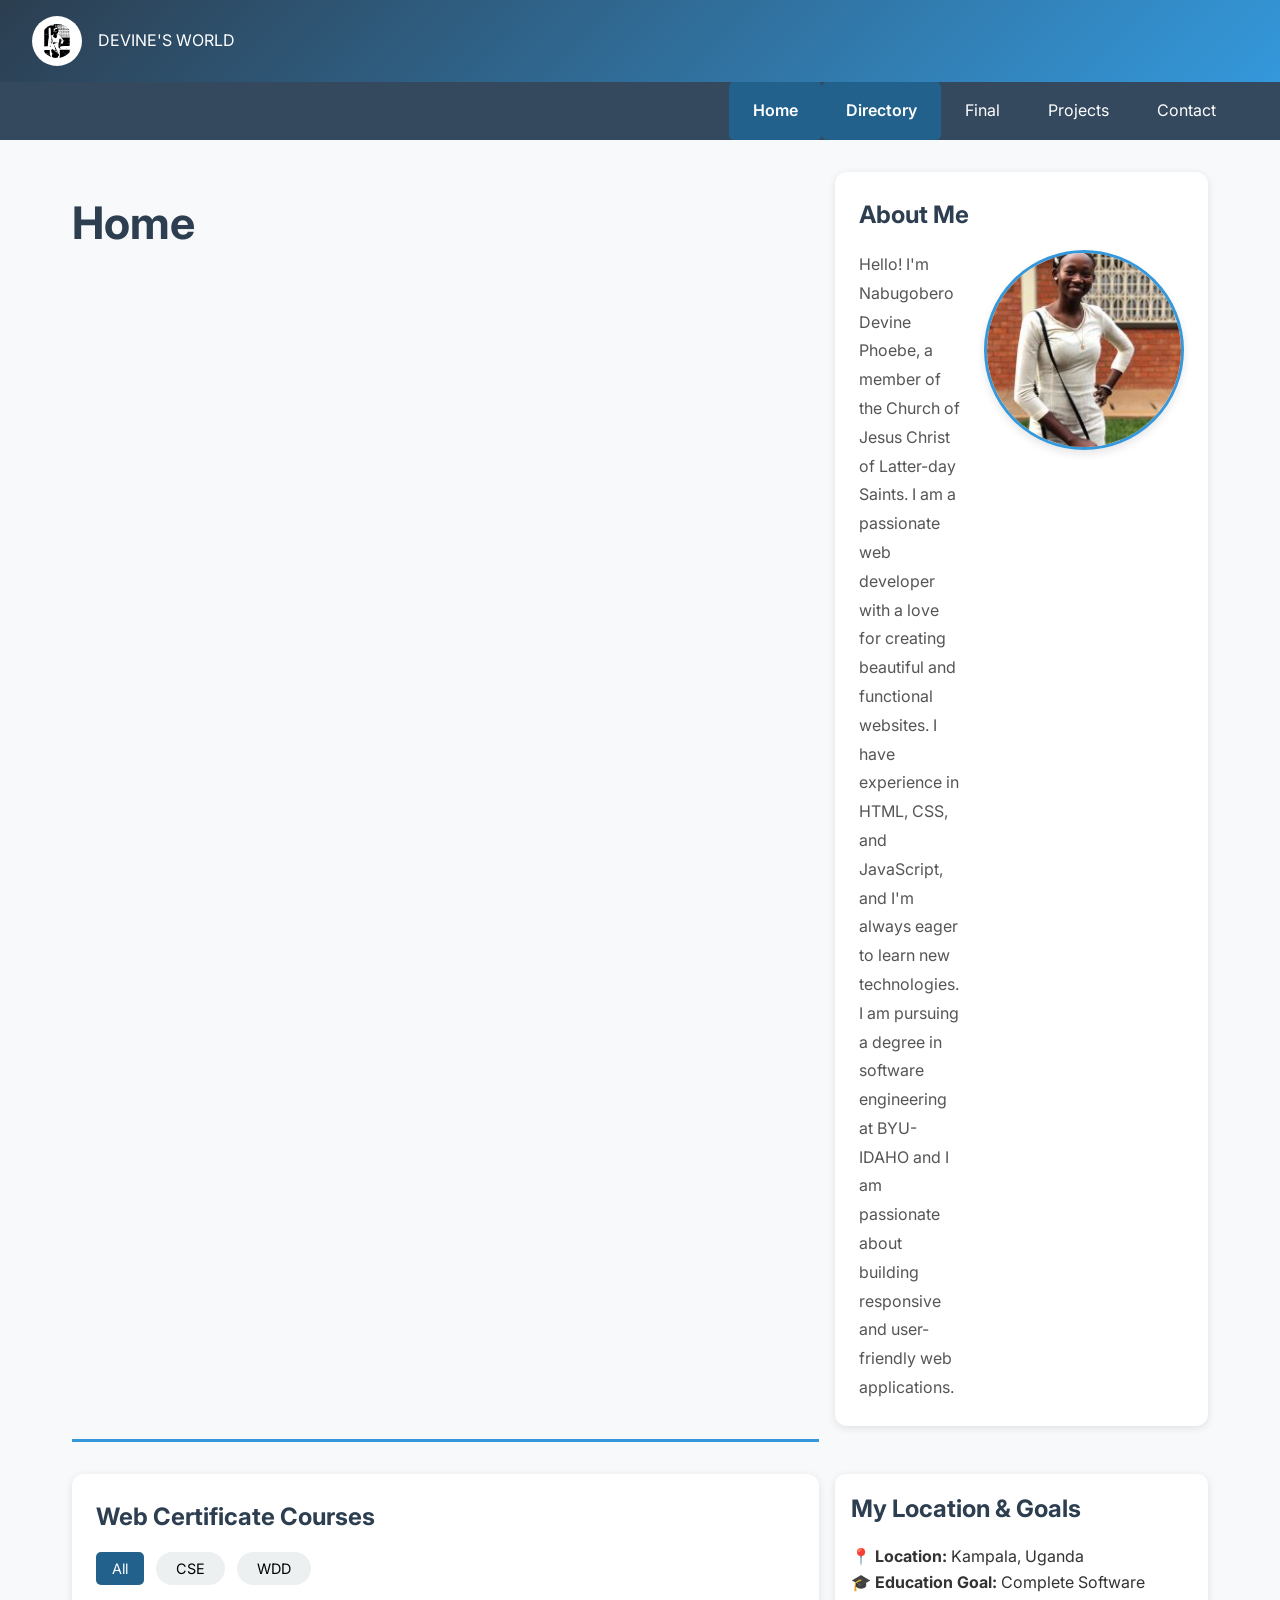
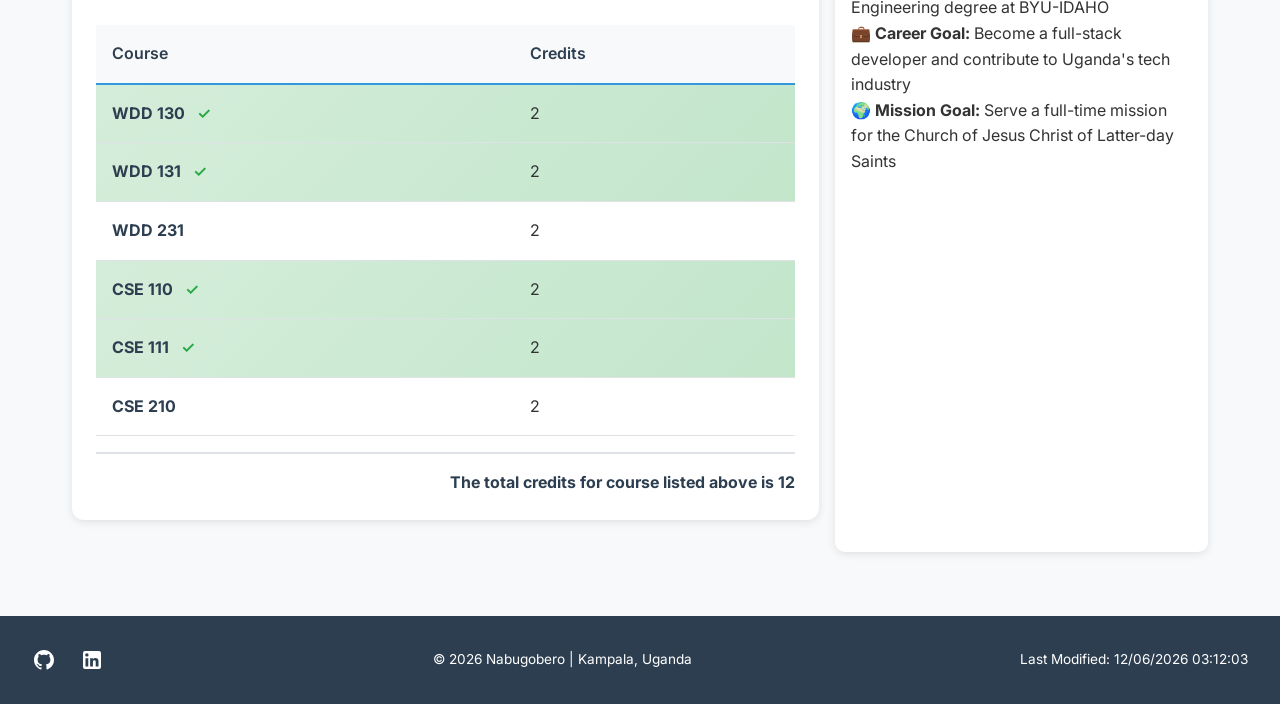
==== commit 2e0cf788: "devine" ====
--- a/index.html
+++ b/index.html
@@ -36,7 +36,7 @@
     <nav class="nav-menu" id="nav-menu">
         <ul>
             <li><a href="index.html" class="active">Home</a></li>
-            <li><a href="#">Chamber</a></li>
+            <li><a href="directory.html" class="active">Directory</a></li>
             <li><a href="#">Final</a></li>
             <li><a href="#">Projects</a></li>
             <li><a href="#">Contact</a></li>
--- a/styles/small.css
+++ b/styles/small.css
@@ -1,3 +1,16 @@
+.active {
+    background-color: #000;
+    color: white;
+    padding: 0.5rem 1rem;
+    border-radius: 5px;
+}
+
+section {
+    background-color: white;
+    padding: 1rem;
+    border-radius: 10px;
+    box-shadow: 0 2px 8px rgba(0,0,0,0.1);
+}
 /* Base Styles */
 * {
     margin: 0;
@@ -41,8 +54,7 @@
 }
 
 .site-name {
-    font-size: 1.3rem;
-    font-weight: 600;
+    color: white;
 }
 
 .hamburger {
@@ -286,4 +298,4 @@
 .last-modified {
     margin-top: 0.5rem;
     font-size: 0.85rem;
-}+}
--- a/styles/large.css
+++ b/styles/large.css
@@ -1,3 +1,29 @@
+.active {
+    background-color: #000;
+    color: white;
+    padding: 0.5rem 1rem;
+    border-radius: 5px;
+}
+
+main {
+    display: grid;
+    grid-template-columns: 2fr 1fr;
+    gap: 1rem;
+    padding: 1rem;
+}
+
+section {
+    background-color: white;
+    padding: 1rem;
+    border-radius: 10px;
+    box-shadow: 0 2px 8px rgba(0,0,0,0.1);
+}
+
+@media screen and (max-width: 768px) {
+    main {
+        grid-template-columns: 1fr;
+    }
+}
 /* Large Screen Styles - 768px and up */
 @media screen and (min-width: 768px) {
 
@@ -106,4 +132,4 @@
         width: 200px;
         height: 200px;
     }
-}+}
